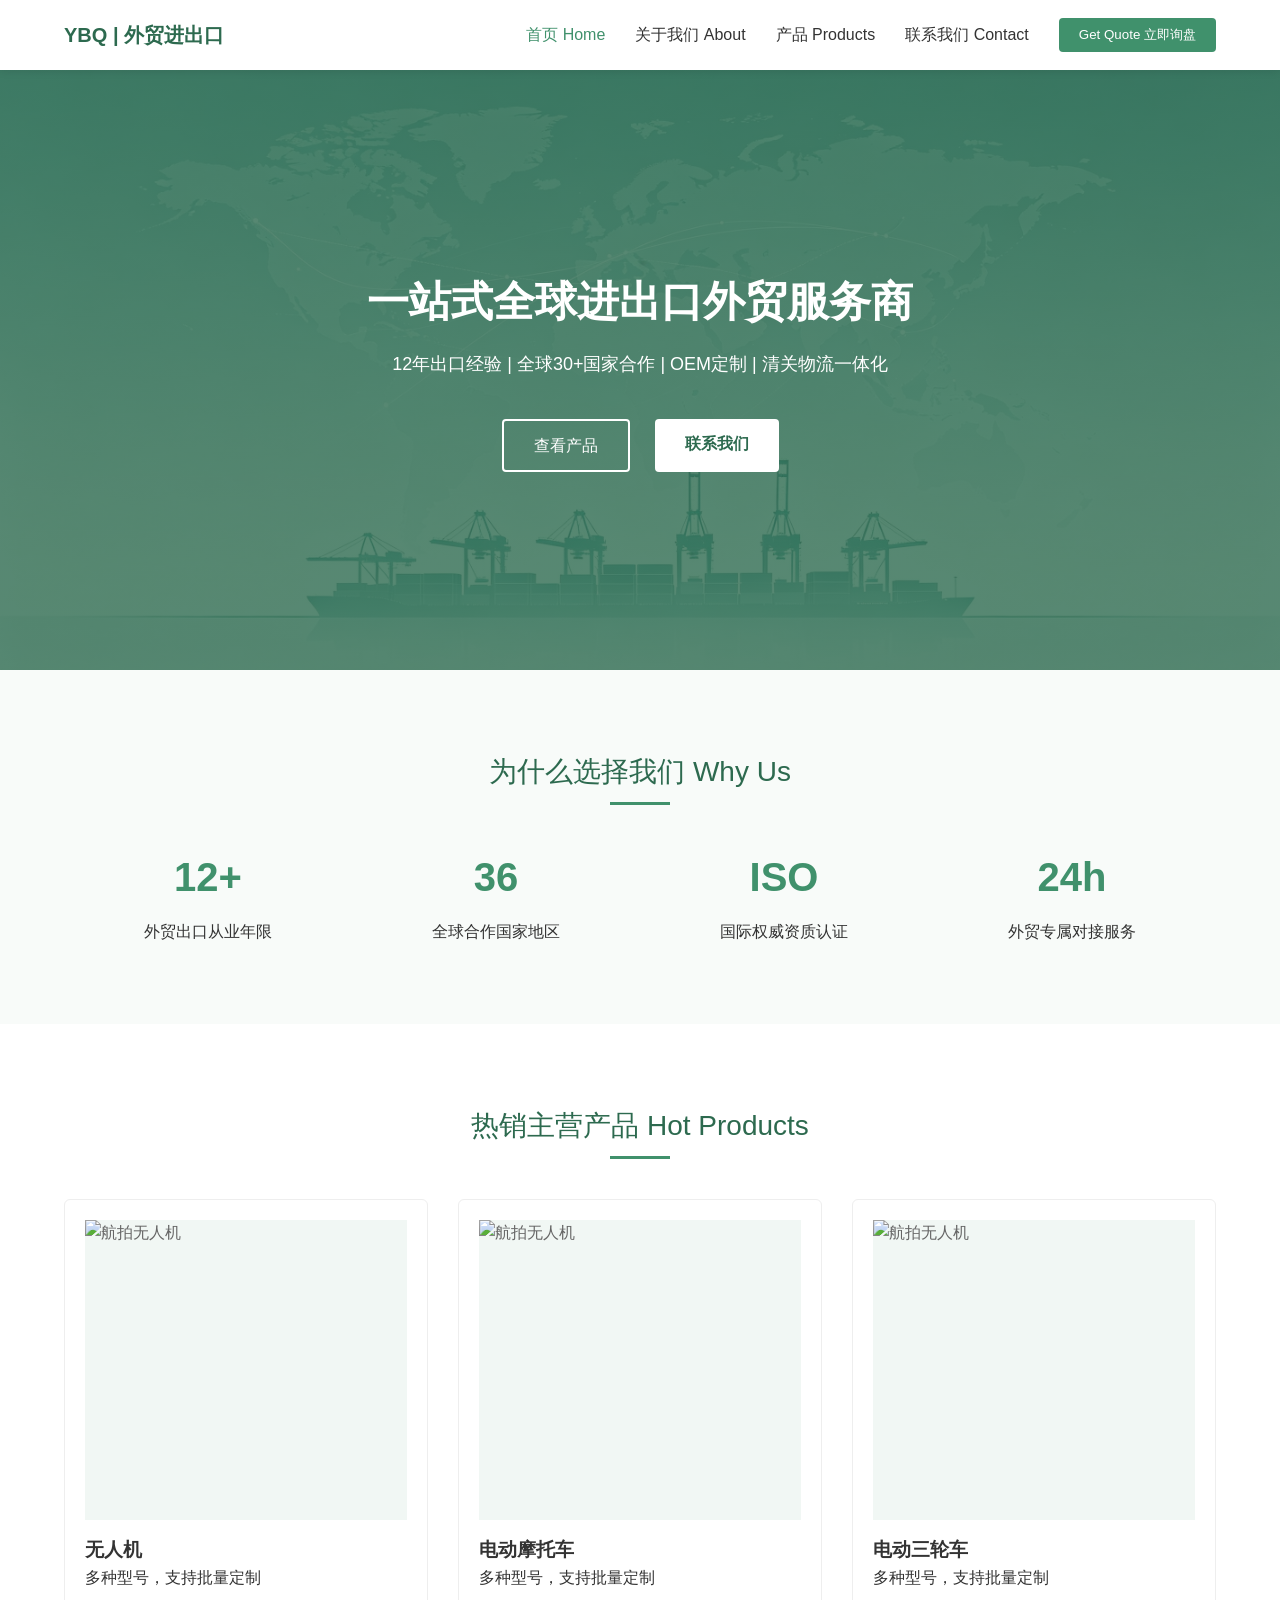
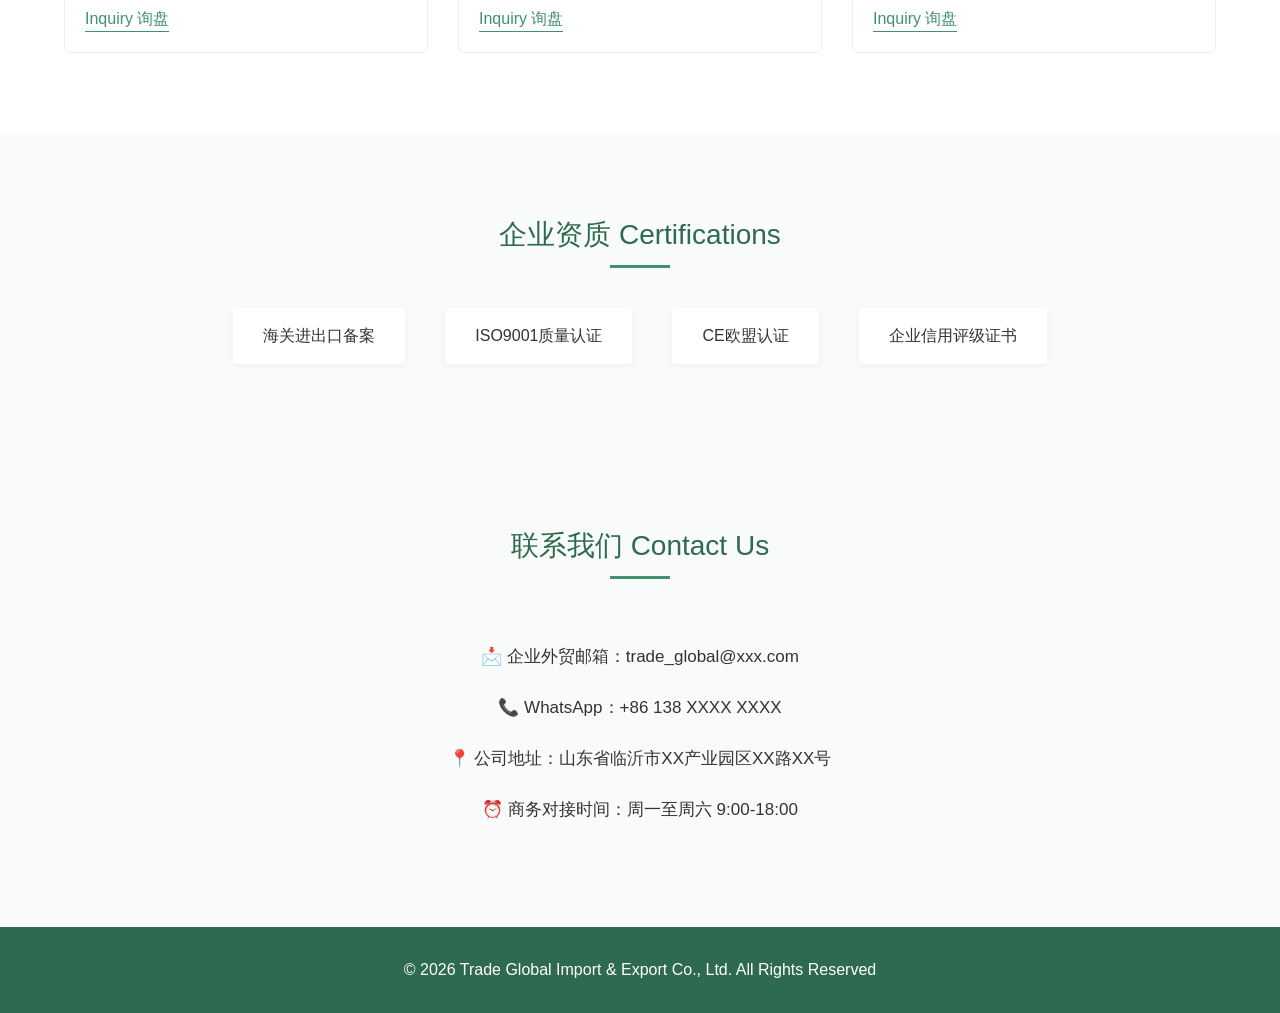
==== index.html @ d2cf9aa8 "Add files via upload" ====
﻿<!DOCTYPE html>
<html lang="zh-CN">
<head>
    <meta charset="UTF-8">
    <meta name="viewport" content="width=device-width, initial-scale=1.0">
    <title>临沂壹佰仟公司 </title>
    <link rel="stylesheet" href="style.css">
</head>
<body>
    <!-- 顶部导航栏（跨页面跳转） -->
    <header class="header">
        <div class="container nav-wrap">
            <div class="logo">YBQ | 外贸进出口</div>
            <nav class="nav">
                <a href=" " class="active">首页 Home</a>
                <a href="about.html">关于我们 About</a>
                <a href="products.html">产品 Products</a>
                <a href="contact.html">联系我们 Contact</a>
                <button class="quote-btn" onclick="window.location.href='contact.html'">Get Quote 立即询盘</button>
            </nav>
        </div>
    </header>

    <!-- 首屏Banner -->
    <section id="home" class="banner">
        <div class="container banner-content">
            <h1>一站式全球进出口外贸服务商</h1>
            <p>12年出口经验 | 全球30+国家合作 | OEM定制 | 清关物流一体化</p>
            <div class="banner-btns">
                <a href="products.html" class="btn-white">查看产品</a>
                <a href="contact.html" class="btn-green">联系我们</a>
            </div>
        </div>
    </section>

    <section class="advantage">
        <div class="container">
            <div class="section-title">为什么选择我们 Why Us</div>
            <div class="adv-list">
                <div class="adv-item">
                    <div class="num">12+</div>
                    <p>外贸出口从业年限</p>
                </div>
                <div class="adv-item">
                    <div class="num">36</div>
                    <p>全球合作国家地区</p>
                </div>
                <div class="adv-item">
                    <div class="num">ISO</div>
                    <p>国际权威资质认证</p>
                </div>
                <div class="adv-item">
                    <div class="num">24h</div>
                    <p>外贸专属对接服务</p>
                </div>
            </div>
        </div>
    </section>

    <!-- 主营产品板块 -->
    <section id="product" class="product">
        <div class="container">
            <div class="section-title">热销主营产品 Hot Products</div>
            <div class="pro-list">
                <div class="pro-card">
                    <div class="pro-img"> <img src="wurenji.png" alt="航拍无人机" style="width:100%;height:100%;object-fit:cover;"></div>
                    <h3>无人机</h3>
                    <p>多种型号，支持批量定制</p>
                    <a href="products.html" class="pro-link">Inquiry 询盘</a>
                </div>
                <div class="pro-card">
                    <div class="pro-img"> <img src="电动摩托.png" alt="航拍无人机" style="width:100%;height:100%;object-fit:cover;"></div>
                    <h3>电动摩托车</h3>
                    <p>多种型号，支持批量定制</p>
                    <a href="products.html" class="pro-link">Inquiry 询盘</a>
                </div>
                <div class="pro-card">
                    <div class="pro-img"> <img src="电动三轮.png" alt="航拍无人机" style="width:100%;height:100%;object-fit:cover;"></div>
                    <h3>电动三轮车</h3>
                    <p>多种型号，支持批量定制</p>
                    <a href="products.html" class="pro-link">Inquiry 询盘</a>
                </div>
            </div>
        </div>
    </section>

    <!-- 资质证书板块 -->
    <section id="cert" class="cert">
        <div class="container">
            <div class="section-title">企业资质 Certifications</div>
            <div class="cert-list">
                <div class="cert-item">海关进出口备案</div>
                <div class="cert-item">ISO9001质量认证</div>
                <div class="cert-item">CE欧盟认证</div>
                <div class="cert-item">企业信用评级证书</div>
            </div>
        </div>
    </section>

    <!-- 联系板块 -->
    <section id="contact" class="contact">
        <div class="container">
            <div class="section-title">联系我们 Contact Us</div>
            <div class="contact-wrap">
                <div class="contact-info">
                    <!-- 固定你的企业信息，无占位文字 -->
                    <p>📩 企业外贸邮箱：trade_global@xxx.com</p>
                    <p>📞 WhatsApp：+86 138 XXXX XXXX</p>
                    <p>📍 公司地址：山东省临沂市XX产业园区XX路XX号</p>
                    <p>⏰ 商务对接时间：周一至周六 9:00-18:00</p>
              
        </div>
    </section>

    <!-- 页脚 -->
    <footer class="footer">
        <div class="container">
            <p>© 2026 Trade Global Import & Export Co., Ltd. All Rights Reserved</p>
        </div>
    </footer>

    <script src="script.js"></script>
</body>
</html>
---- style.css ----
﻿/* 全局初始化 清新环境极简留白风格 */
* {
    margin: 0;
    padding: 0;
    box-sizing: border-box;
    font-family: "Microsoft YaHei", sans-serif;
}

body {
    color: #333;
    background-color: #ffffff;
    line-height: 1.6;
}

.container {
    width: 90%;
    max-width: 1200px;
    margin: 0 auto;
}

.section-title {
    font-size: 28px;
    text-align: center;
    margin-bottom: 50px;
    color: #2d6a4f;
    position: relative;
}

    .section-title::after {
        content: "";
        width: 60px;
        height: 3px;
        background-color: #40916c;
        position: absolute;
        left: 50%;
        transform: translateX(-50%);
        bottom: -10px;
    }

/* 导航栏 */
.header {
    position: fixed;
    top: 0;
    width: 100%;
    background-color: #fff;
    box-shadow: 0 2px 8px rgba(0,0,0,0.08);
    z-index: 999;
}

.nav-wrap {
    display: flex;
    justify-content: space-between;
    align-items: center;
    height: 70px;
}

.logo {
    font-size: 20px;
    font-weight: bold;
    color: #2d6a4f;
}

.nav {
    display: flex;
    gap: 30px;
    align-items: center;
}

    .nav a {
        text-decoration: none;
        color: #333;
        transition: 0.3s;
    }

        .nav a.active, .nav a:hover {
            color: #40916c;
        }

.quote-btn {
    padding: 8px 20px;
    background-color: #40916c;
    color: #fff;
    border: none;
    border-radius: 4px;
    cursor: pointer;
    transition: 0.3s;
}

    .quote-btn:hover {
        background-color: #2d6a4f;
    }

/* 首屏Banner */
.banner {
    margin-top: 70px;
    height: 600px;
    background: linear-gradient(rgba(45, 106, 79, 0.8), rgba(45, 106, 79, 0.8)), url('banner-bg.png');
    background-size: cover;
    background-position: center;
    display: flex;
    align-items: center;
    text-align: center;
    color: #fff;
}

.banner-content h1 {
    font-size: 42px;
    margin-bottom: 15px;
}

.banner-content p {
    font-size: 18px;
    margin-bottom: 40px;
}

.banner-btns {
    display: flex;
    gap: 25px;
    justify-content: center;
}

.btn-white {
    padding: 12px 30px;
    border: 2px solid #fff;
    color: #fff;
    text-decoration: none;
    border-radius: 4px;
    transition: 0.3s;
}

    .btn-white:hover {
        background-color: #fff;
        color: #2d6a4f;
    }

.btn-green {
    padding: 12px 30px;
    background-color: #fff;
    color: #2d6a4f;
    text-decoration: none;
    border-radius: 4px;
    font-weight: bold;
}

/* 优势板块 */
.advantage {
    padding: 80px 0;
    background-color: #f8fbf9;
}

.adv-list {
    display: flex;
    justify-content: space-around;
    text-align: center;
}

.adv-item .num {
    font-size: 40px;
    font-weight: bold;
    color: #40916c;
    margin-bottom: 10px;
}

/* 产品板块 */
.product {
    padding: 80px 0;
}

.pro-list {
    display: flex;
    gap: 30px;
}

.pro-card {
    flex: 1;
    border: 1px solid #eee;
    padding: 20px;
    border-radius: 6px;
    transition: 0.3s;
}

    .pro-card:hover {
        box-shadow: 0 4px 15px rgba(64, 145, 108, 0.15);
    }

.pro-img {
    height: 300px;
    background-color: #f1f7f4;
    display: flex;
    align-items: center;
    justify-content: center;
    margin-bottom: 15px;
    color: #666;
}

.pro-link {
    display: inline-block;
    margin-top: 15px;
    color: #40916c;
    text-decoration: none;
    border-bottom: 1px solid #40916c;
}

/* 资质板块 */
.cert {
    padding: 80px 0;
    background-color: #f8fbf9;
}

.cert-list {
    display: flex;
    justify-content: center;
    gap: 40px;
    flex-wrap: wrap;
}

.cert-item {
    padding: 15px 30px;
    background-color: #fff;
    border-radius: 4px;
    box-shadow: 0 2px 6px rgba(0,0,0,0.05);
}

/* 联系板块 */
.contact {
    padding: 80px 0;
    background: #f8fbf9;
}

/* 外层容器居中 */
.contact-wrap {
    display: flex;
    justify-content: center;
    align-items: center;
}

/* 联系方式区块居中、控制宽度不拉伸太宽 */
.contact-info {
    text-align: center;
    max-width: 700px;
    width: 100%;
}

    .contact-info p {
        font-size: 17px;
        margin: 24px 0;
        color: #333;
    }

/* 下面表单相关样式全部删除，不需要了 */
/*.contact-form、.submit-btn 整段删掉*/

/* 页脚 */
.footer {
    padding: 30px 0;
    background-color: #2d6a4f;
    color: #fff;
    text-align: center;
}
/* 多页面通用样式 */
.page-padding {
    height: 70px;
}

.page-banner {
    background-color: #f8fbf9;
    padding: 60px 0;
    text-align: center;
}

    .page-banner h1 {
        font-size: 36px;
        color: #2d6a4f;
        margin-bottom: 10px;
    }

    .page-banner p {
        color: #666;
        font-size: 16px;
    }

.about-text {
    font-size: 17px;
    line-height: 1.8;
    color: #444;
}

.history-item {
    padding: 20px 0;
    border-bottom: 1px solid #eee;
    font-size: 16px;
}

    .history-item span {
        font-weight: bold;
        color: #40916c;
        font-size: 20px;
        margin-right: 20px;
    }
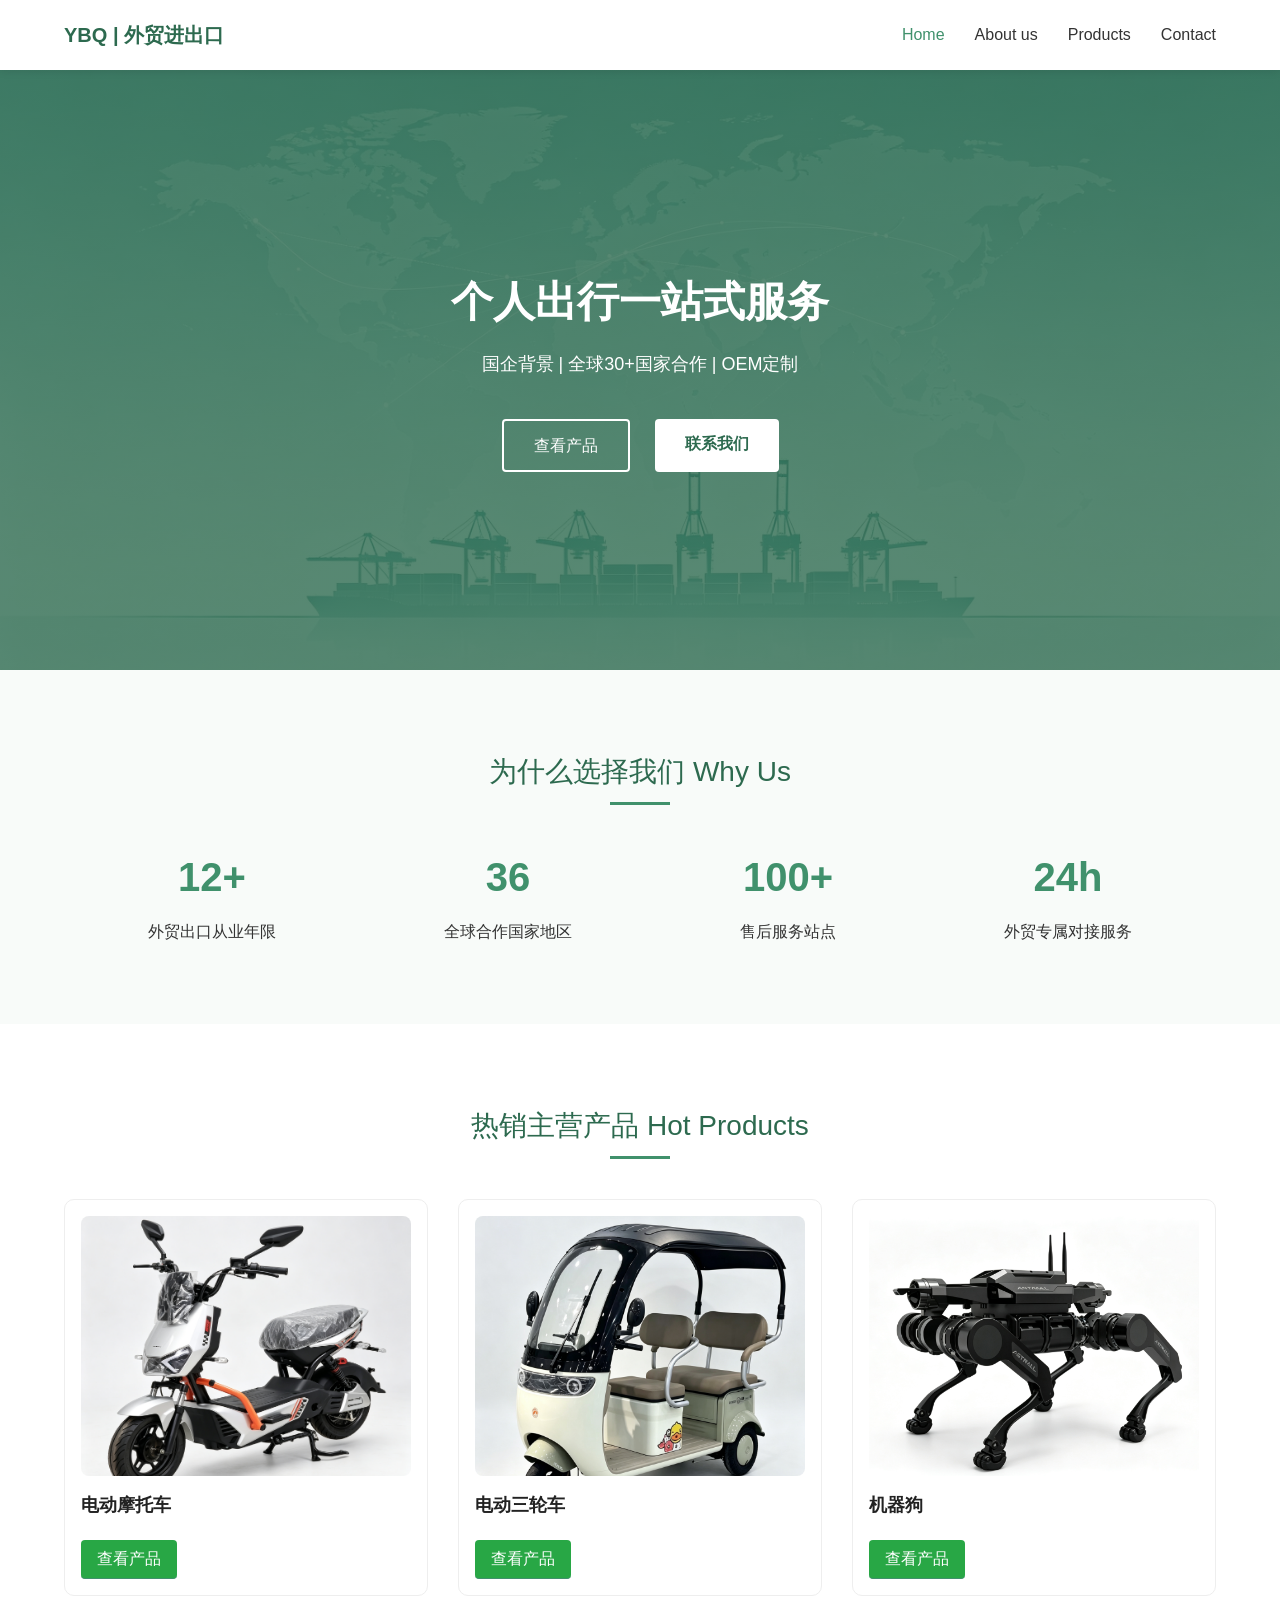
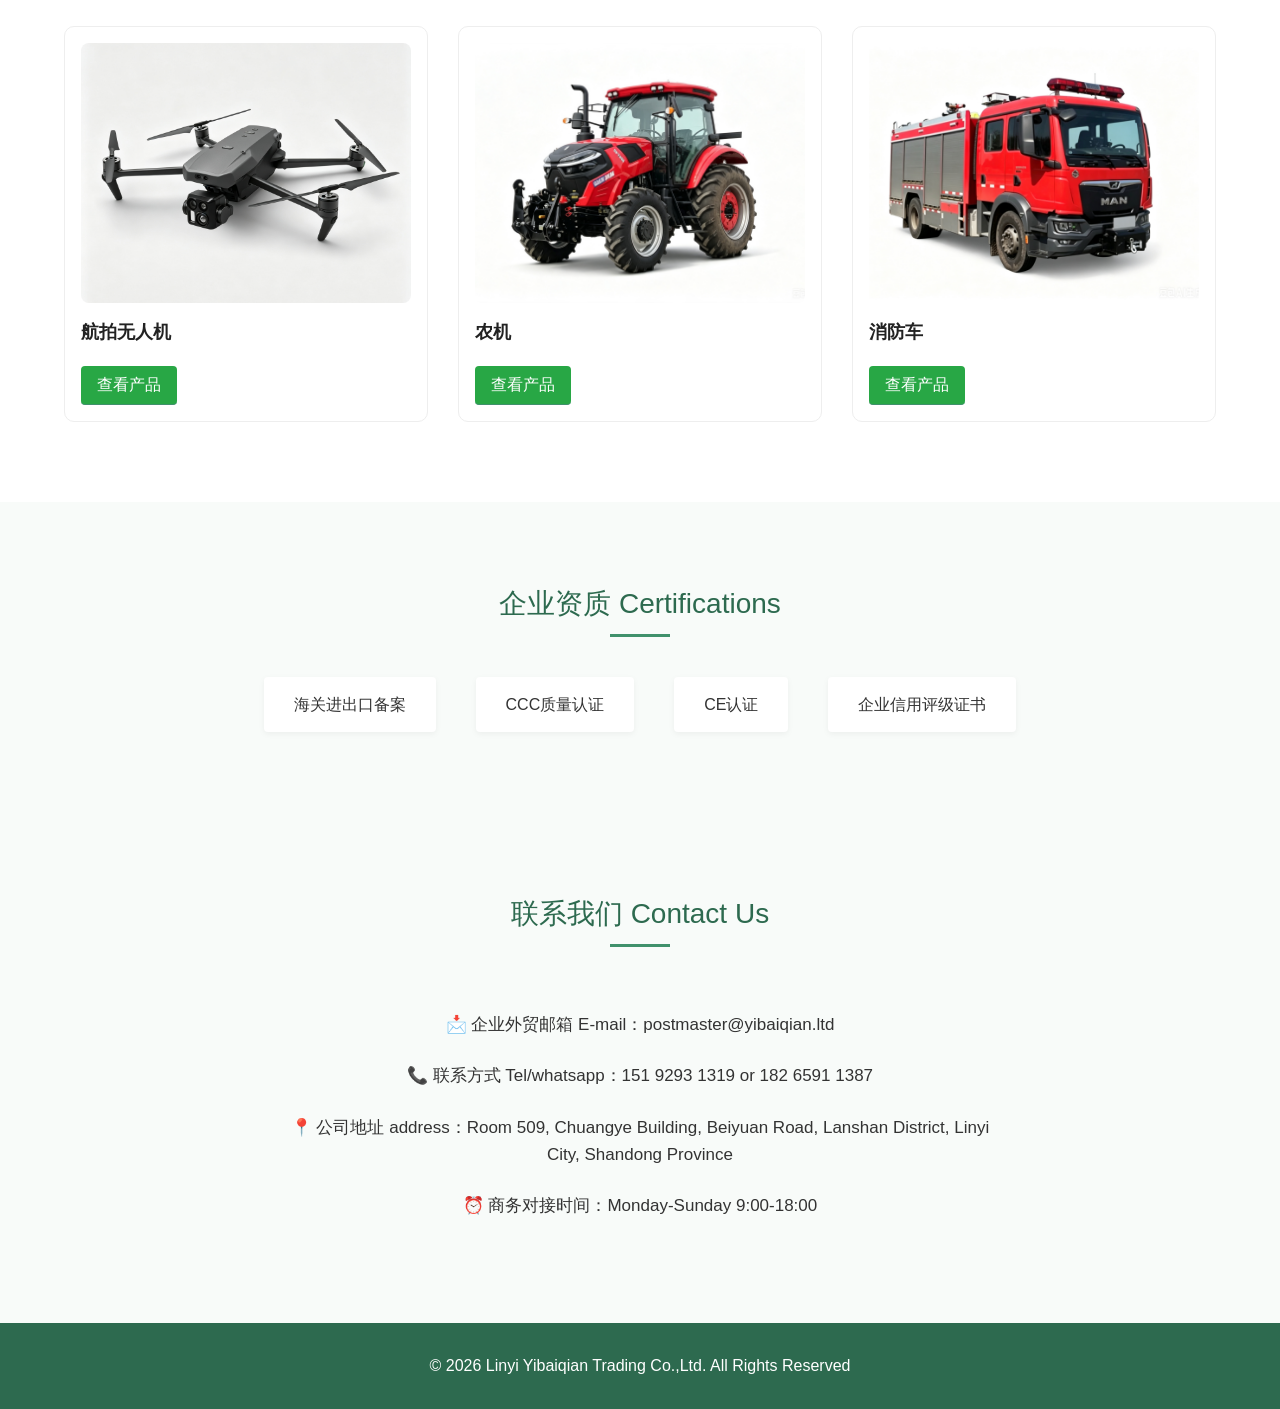
==== commit 5312e8aa: "Add files via upload" ====
--- a/index.html
+++ b/index.html
@@ -5,6 +5,49 @@
     <meta name="viewport" content="width=device-width, initial-scale=1.0">
     <title>临沂壹佰仟公司 </title>
     <link rel="stylesheet" href="style.css">
+    <style>
+        /* 产品栅格自适应均匀布局，可复制到style.css */
+        .pro-list {
+            display: grid;
+            /* 最小宽度320px，自动填充等分，均匀分布无留白 */
+            grid-template-columns: repeat(auto-fit, minmax(320px, 1fr));
+            gap: 30px;
+        }
+
+        .pro-img {
+            height: 260px;
+            overflow: hidden;
+            border-radius: 8px;
+        }
+
+        .pro-card {
+            border: 1px solid #eee;
+            padding: 16px;
+            border-radius: 10px;
+            transition: all 0.3s ease;
+        }
+
+            .pro-card:hover {
+                box-shadow: 0 4px 16px rgba(0,0,0,0.1);
+                transform: translateY(-4px);
+            }
+
+            .pro-card h3 {
+                margin: 12px 0;
+                font-size: 18px;
+                color: #222;
+            }
+
+        .pro-link {
+            display: inline-block;
+            margin-top: 8px;
+            padding: 6px 16px;
+            background: #28a745;
+            color: #fff;
+            text-decoration: none;
+            border-radius: 4px;
+        }
+    </style>
 </head>
 <body>
     <!-- 顶部导航栏（跨页面跳转） -->
@@ -12,11 +55,11 @@
         <div class="container nav-wrap">
             <div class="logo">YBQ | 外贸进出口</div>
             <nav class="nav">
-                <a href=" " class="active">首页 Home</a>
-                <a href="about.html">关于我们 About</a>
-                <a href="products.html">产品 Products</a>
-                <a href="contact.html">联系我们 Contact</a>
-                <button class="quote-btn" onclick="window.location.href='contact.html'">Get Quote 立即询盘</button>
+                <a href="index.html" class="active">Home</a>
+                <a href="about.html">About us</a>
+                <a href="products.html">Products</a>
+                <a href="contact.html">Contact</a>
+
             </nav>
         </div>
     </header>
@@ -24,8 +67,8 @@
     <!-- 首屏Banner -->
     <section id="home" class="banner">
         <div class="container banner-content">
-            <h1>一站式全球进出口外贸服务商</h1>
-            <p>12年出口经验 | 全球30+国家合作 | OEM定制 | 清关物流一体化</p>
+            <h1>个人出行一站式服务</h1>
+            <p>国企背景 | 全球30+国家合作 | OEM定制 </p>
             <div class="banner-btns">
                 <a href="products.html" class="btn-white">查看产品</a>
                 <a href="contact.html" class="btn-green">联系我们</a>
@@ -46,8 +89,8 @@
                     <p>全球合作国家地区</p>
                 </div>
                 <div class="adv-item">
-                    <div class="num">ISO</div>
-                    <p>国际权威资质认证</p>
+                    <div class="num">100+</div>
+                    <p>售后服务站点</p>
                 </div>
                 <div class="adv-item">
                     <div class="num">24h</div>
@@ -57,28 +100,59 @@
         </div>
     </section>
 
-    <!-- 主营产品板块 -->
+    <!-- 主营产品板块：5款产品 自适应均匀分布 -->
     <section id="product" class="product">
         <div class="container">
             <div class="section-title">热销主营产品 Hot Products</div>
             <div class="pro-list">
-                <div class="pro-card">
-                    <div class="pro-img"> <img src="wurenji.png" alt="航拍无人机" style="width:100%;height:100%;object-fit:cover;"></div>
-                    <h3>无人机</h3>
-                    <p>多种型号，支持批量定制</p>
-                    <a href="products.html" class="pro-link">Inquiry 询盘</a>
-                </div>
-                <div class="pro-card">
-                    <div class="pro-img"> <img src="电动摩托.png" alt="航拍无人机" style="width:100%;height:100%;object-fit:cover;"></div>
+
+                <!-- 产品1 电动摩托车 -->
+                <div class="pro-card">
+                    <div class="pro-img">
+                        <img src="电动摩托.png" alt="电动摩托车" style="width:100%;height:100%;object-fit:cover;">
+                    </div>
                     <h3>电动摩托车</h3>
-                    <p>多种型号，支持批量定制</p>
-                    <a href="products.html" class="pro-link">Inquiry 询盘</a>
-                </div>
-                <div class="pro-card">
-                    <div class="pro-img"> <img src="电动三轮.png" alt="航拍无人机" style="width:100%;height:100%;object-fit:cover;"></div>
+                    <a href="products.html" class="pro-link">查看产品</a>
+                </div>
+                <!-- 产品2 电动三轮车 -->
+                <div class="pro-card">
+                    <div class="pro-img">
+                        <img src="电动三轮.png" alt="电动三轮车" style="width:100%;height:100%;object-fit:cover;">
+                    </div>
                     <h3>电动三轮车</h3>
-                    <p>多种型号，支持批量定制</p>
-                    <a href="products.html" class="pro-link">Inquiry 询盘</a>
+                    <a href="products.html" class="pro-link">查看产品</a>
+                </div>
+                <!-- 产品3 智能四足机器狗 -->
+                <div class="pro-card">
+                    <div class="pro-img">
+                        <img src="全地形机器狗X1.png" alt="机器狗" style="width:100%;height:100%;object-fit:cover;">
+                    </div>
+                    <h3>机器狗</h3>
+                    <a href="products.html" class="pro-link">查看产品</a>
+                </div>
+                <!-- 产品4 航拍无人机 -->
+                <div class="pro-card">
+                    <div class="pro-img">
+                        <img src="wurenji.png" alt="航拍无人机" style="width:100%;height:100%;object-fit:cover;">
+                    </div>
+                    <h3>航拍无人机</h3>
+                    <a href="products.html" class="pro-link">查看产品</a>
+                </div>
+                <!-- 产品5 农机 -->
+                <div class="pro-card">
+                    <div class="pro-img">
+                        <img src="大马力农用拖拉机.png" alt="农机" style="width:100%;height:100%;object-fit:cover;">
+                    </div>
+                    <h3>农机</h3>
+                    <a href="products.html" class="pro-link">查看产品</a>
+                </div>
+                <!-- 产品6 消防车 -->
+                <div class="pro-card">
+                    <div class="pro-img">
+                        <img src="M型压缩空气泡沫消防车.png" alt="消防车" style="width:100%;height:100%;object-fit:cover;">
+                    </div>
+                    <h3>消防车</h3>
+                    <a href="products.html" class="pro-link">查看产品</a>
                 </div>
             </div>
         </div>
@@ -90,8 +164,8 @@
             <div class="section-title">企业资质 Certifications</div>
             <div class="cert-list">
                 <div class="cert-item">海关进出口备案</div>
-                <div class="cert-item">ISO9001质量认证</div>
-                <div class="cert-item">CE欧盟认证</div>
+                <div class="cert-item">CCC质量认证</div>
+                <div class="cert-item">CE认证</div>
                 <div class="cert-item">企业信用评级证书</div>
             </div>
         </div>
@@ -104,18 +178,22 @@
             <div class="contact-wrap">
                 <div class="contact-info">
                     <!-- 固定你的企业信息，无占位文字 -->
-                    <p>📩 企业外贸邮箱：trade_global@xxx.com</p>
-                    <p>📞 WhatsApp：+86 138 XXXX XXXX</p>
-                    <p>📍 公司地址：山东省临沂市XX产业园区XX路XX号</p>
-                    <p>⏰ 商务对接时间：周一至周六 9:00-18:00</p>
-              
+                    <p>📩 企业外贸邮箱 E-mail：postmaster@yibaiqian.ltd</p>
+                    <p>📞 联系方式 Tel/whatsapp：151 9293 1319 or 182 6591 1387</p>
+                    <p>
+                        📍 公司地址 address：Room 509, Chuangye Building, Beiyuan Road,
+                        Lanshan District, Linyi City, Shandong Province
+                    </p>
+                    <p>⏰ 商务对接时间：Monday-Sunday 9:00-18:00</p>
+                </div>
+            </div>
         </div>
     </section>
 
     <!-- 页脚 -->
     <footer class="footer">
         <div class="container">
-            <p>© 2026 Trade Global Import & Export Co., Ltd. All Rights Reserved</p>
+            <p>© 2026 Linyi Yibaiqian Trading Co.,Ltd. All Rights Reserved</p>
         </div>
     </footer>
 
